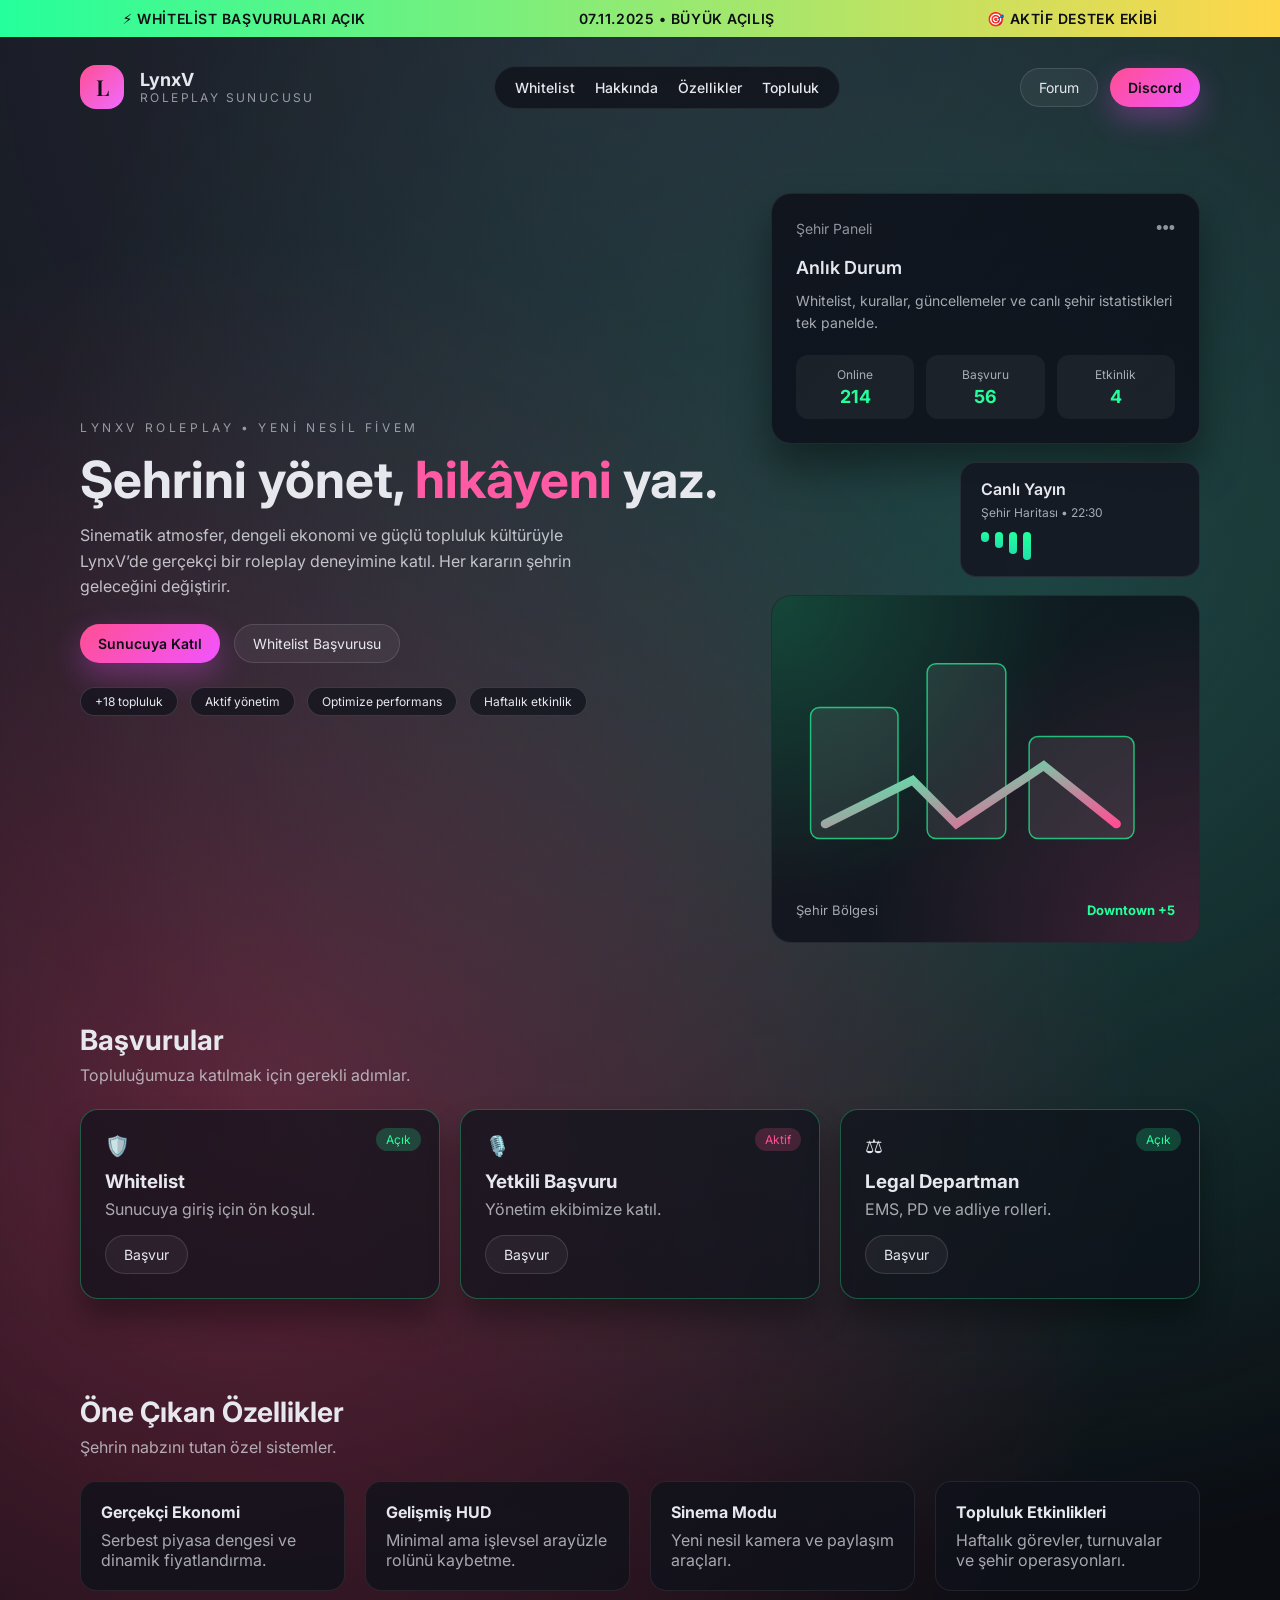
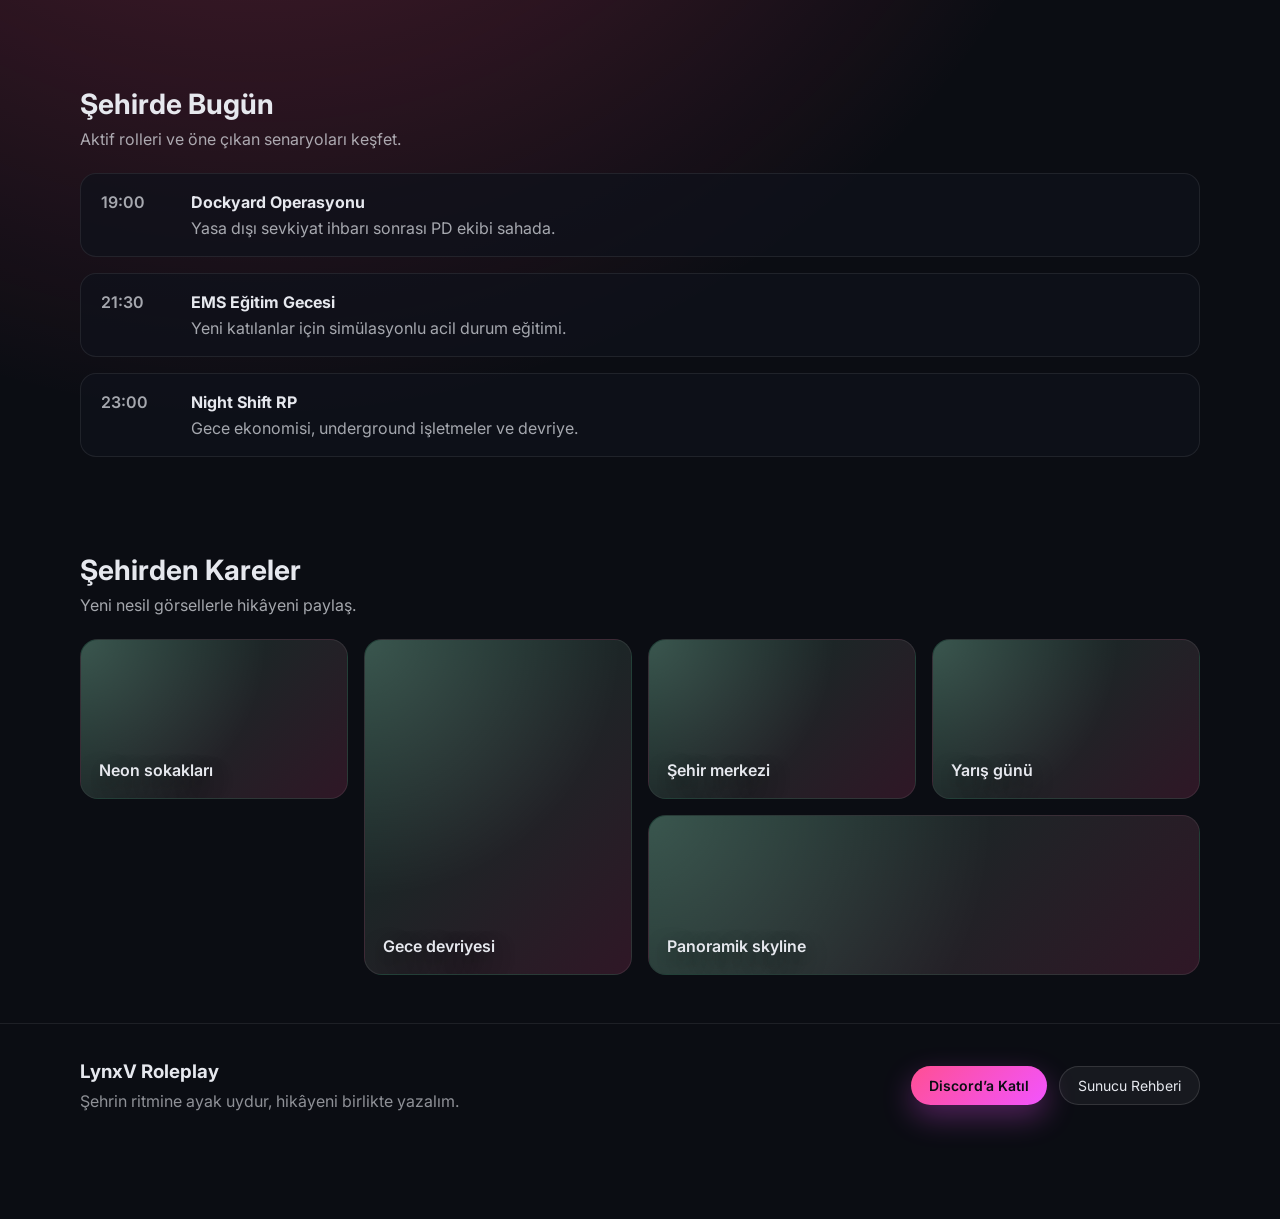
==== index.html @ 9280338b "Enhance landing page visual richness" ====
<!DOCTYPE html>
<html lang="tr">
  <head>
    <meta charset="UTF-8" />
    <meta name="viewport" content="width=device-width, initial-scale=1.0" />
    <title>LynxV Roleplay | Sunucu Ana Sayfa</title>
    <link rel="preconnect" href="https://fonts.googleapis.com" />
    <link rel="preconnect" href="https://fonts.gstatic.com" crossorigin />
    <link
      href="https://fonts.googleapis.com/css2?family=Inter:wght@300;400;500;600;700&family=Playfair+Display:wght@600&display=swap"
      rel="stylesheet"
    />
    <link rel="stylesheet" href="styles.css" />
  </head>
  <body>
    <div class="announcement-bar">
      <span>⚡ Whitelist başvuruları açık</span>
      <span>07.11.2025 • Büyük açılış</span>
      <span>🎯 Aktif destek ekibi</span>
    </div>

    <header class="site-header">
      <div class="logo">
        <span class="logo-mark">L</span>
        <div>
          <p class="logo-title">LynxV</p>
          <p class="logo-subtitle">Roleplay Sunucusu</p>
        </div>
      </div>
      <nav class="nav-links">
        <a href="#whitelist">Whitelist</a>
        <a href="#hakkinda">Hakkında</a>
        <a href="#ozellikler">Özellikler</a>
        <a href="#topluluk">Topluluk</a>
      </nav>
      <div class="header-actions">
        <button class="ghost-button">Forum</button>
        <button class="primary-button">Discord</button>
      </div>
    </header>

    <main>
      <section class="hero" id="hakkinda">
        <div class="hero-content">
          <p class="eyebrow">LynxV Roleplay • Yeni Nesil FiveM</p>
          <h1>
            Şehrini yönet, <span>hikâyeni</span> yaz.
          </h1>
          <p class="hero-description">
            Sinematik atmosfer, dengeli ekonomi ve güçlü topluluk kültürüyle
            LynxV’de gerçekçi bir roleplay deneyimine katıl. Her kararın şehrin
            geleceğini değiştirir.
          </p>
          <div class="hero-buttons">
            <button class="primary-button">Sunucuya Katıl</button>
            <button class="ghost-button">Whitelist Başvurusu</button>
          </div>
          <div class="hero-tags">
            <span>+18 topluluk</span>
            <span>Aktif yönetim</span>
            <span>Optimize performans</span>
            <span>Haftalık etkinlik</span>
          </div>
        </div>
        <div class="hero-visual">
          <div class="hero-card">
            <div class="hero-card-header">
              <span>Şehir Paneli</span>
              <button class="icon-button" aria-label="Menü">•••</button>
            </div>
            <p class="hero-card-title">Anlık Durum</p>
            <p class="hero-card-text">
              Whitelist, kurallar, güncellemeler ve canlı şehir istatistikleri tek
              panelde.
            </p>
            <div class="hero-card-stats">
              <div>
                <p>Online</p>
                <strong>214</strong>
              </div>
              <div>
                <p>Başvuru</p>
                <strong>56</strong>
              </div>
              <div>
                <p>Etkinlik</p>
                <strong>4</strong>
              </div>
            </div>
          </div>
          <div class="hero-mini-card">
            <p class="mini-title">Canlı Yayın</p>
            <p class="mini-subtitle">Şehir Haritası • 22:30</p>
            <div class="signal-bars">
              <span></span>
              <span></span>
              <span></span>
              <span></span>
            </div>
          </div>
          <div class="hero-map">
            <svg viewBox="0 0 260 180" role="img" aria-label="Şehir silüeti">
              <defs>
                <linearGradient id="cityGlow" x1="0" x2="1" y1="0" y2="1">
                  <stop offset="0%" stop-color="#3bffb0" />
                  <stop offset="100%" stop-color="#ff4f93" />
                </linearGradient>
              </defs>
              <rect x="10" y="60" width="60" height="90" rx="6" />
              <rect x="90" y="30" width="54" height="120" rx="6" />
              <rect x="160" y="80" width="72" height="70" rx="6" />
              <path
                d="M20 140 L80 110 L110 140 L170 100 L220 140"
                fill="none"
                stroke="url(#cityGlow)"
                stroke-width="6"
                stroke-linecap="round"
              />
            </svg>
            <div class="hero-map-label">
              <span>Şehir Bölgesi</span>
              <strong>Downtown +5</strong>
            </div>
          </div>
        </div>
      </section>

      <section class="section" id="whitelist">
        <div class="section-header">
          <h2>Başvurular</h2>
          <p>Topluluğumuza katılmak için gerekli adımlar.</p>
        </div>
        <div class="card-grid">
          <article class="glass-card">
            <div class="card-icon">🛡️</div>
            <h3>Whitelist</h3>
            <p>Sunucuya giriş için ön koşul.</p>
            <button class="ghost-button">Başvur</button>
            <span class="badge">Açık</span>
          </article>
          <article class="glass-card">
            <div class="card-icon">🎙️</div>
            <h3>Yetkili Başvuru</h3>
            <p>Yönetim ekibimize katıl.</p>
            <button class="ghost-button">Başvur</button>
            <span class="badge badge-alt">Aktif</span>
          </article>
          <article class="glass-card">
            <div class="card-icon">⚖️</div>
            <h3>Legal Departman</h3>
            <p>EMS, PD ve adliye rolleri.</p>
            <button class="ghost-button">Başvur</button>
            <span class="badge">Açık</span>
          </article>
        </div>
      </section>

      <section class="section" id="ozellikler">
        <div class="section-header">
          <h2>Öne Çıkan Özellikler</h2>
          <p>Şehrin nabzını tutan özel sistemler.</p>
        </div>
        <div class="feature-grid">
          <div class="feature-card">
            <h4>Gerçekçi Ekonomi</h4>
            <p>Serbest piyasa dengesi ve dinamik fiyatlandırma.</p>
          </div>
          <div class="feature-card">
            <h4>Gelişmiş HUD</h4>
            <p>Minimal ama işlevsel arayüzle rolünü kaybetme.</p>
          </div>
          <div class="feature-card">
            <h4>Sinema Modu</h4>
            <p>Yeni nesil kamera ve paylaşım araçları.</p>
          </div>
          <div class="feature-card">
            <h4>Topluluk Etkinlikleri</h4>
            <p>Haftalık görevler, turnuvalar ve şehir operasyonları.</p>
          </div>
        </div>
      </section>

      <section class="section" id="hikaye">
        <div class="section-header">
          <h2>Şehirde Bugün</h2>
          <p>Aktif rolleri ve öne çıkan senaryoları keşfet.</p>
        </div>
        <div class="timeline">
          <div class="timeline-item">
            <p class="timeline-time">19:00</p>
            <div>
              <h4>Dockyard Operasyonu</h4>
              <p>Yasa dışı sevkiyat ihbarı sonrası PD ekibi sahada.</p>
            </div>
          </div>
          <div class="timeline-item">
            <p class="timeline-time">21:30</p>
            <div>
              <h4>EMS Eğitim Gecesi</h4>
              <p>Yeni katılanlar için simülasyonlu acil durum eğitimi.</p>
            </div>
          </div>
          <div class="timeline-item">
            <p class="timeline-time">23:00</p>
            <div>
              <h4>Night Shift RP</h4>
              <p>Gece ekonomisi, underground işletmeler ve devriye.</p>
            </div>
          </div>
        </div>
      </section>

      <section class="section" id="galeri">
        <div class="section-header">
          <h2>Şehirden Kareler</h2>
          <p>Yeni nesil görsellerle hikâyeni paylaş.</p>
        </div>
        <div class="gallery-grid">
          <div class="gallery-card">
            <span>Neon sokakları</span>
          </div>
          <div class="gallery-card tall">
            <span>Gece devriyesi</span>
          </div>
          <div class="gallery-card">
            <span>Şehir merkezi</span>
          </div>
          <div class="gallery-card">
            <span>Yarış günü</span>
          </div>
          <div class="gallery-card wide">
            <span>Panoramik skyline</span>
          </div>
        </div>
      </section>
    </main>

    <footer class="footer" id="topluluk">
      <div>
        <h3>LynxV Roleplay</h3>
        <p>Şehrin ritmine ayak uydur, hikâyeni birlikte yazalım.</p>
      </div>
      <div class="footer-actions">
        <button class="primary-button">Discord’a Katıl</button>
        <button class="ghost-button">Sunucu Rehberi</button>
      </div>
    </footer>
  </body>
</html>
---- styles.css ----
:root {
  color-scheme: dark;
  font-family: "Inter", system-ui, sans-serif;
  background-color: #0b0d13;
  color: #e6e8ee;
}

* {
  box-sizing: border-box;
  margin: 0;
  padding: 0;
}

body {
  min-height: 100vh;
  background: radial-gradient(circle at top, rgba(68, 76, 94, 0.45), transparent 55%),
    radial-gradient(circle at 20% 40%, rgba(255, 69, 118, 0.35), transparent 45%),
    radial-gradient(circle at 80% 20%, rgba(31, 225, 170, 0.25), transparent 40%),
    #0b0d13;
  position: relative;
  padding-bottom: 72px;
}

body::before {
  content: "";
  position: fixed;
  inset: 0;
  background-image: linear-gradient(rgba(255, 255, 255, 0.04) 1px, transparent 1px),
    linear-gradient(90deg, rgba(255, 255, 255, 0.04) 1px, transparent 1px);
  background-size: 48px 48px;
  pointer-events: none;
  mix-blend-mode: screen;
  z-index: -1;
}

.announcement-bar {
  display: flex;
  justify-content: space-around;
  align-items: center;
  gap: 16px;
  background: linear-gradient(90deg, #24ff9c, #ffd64a);
  color: #0b0d13;
  padding: 10px 24px;
  font-weight: 600;
  font-size: 14px;
  text-transform: uppercase;
  letter-spacing: 0.04em;
}

.site-header {
  display: flex;
  align-items: center;
  justify-content: space-between;
  padding: 28px 80px 12px;
  gap: 24px;
}

.logo {
  display: flex;
  align-items: center;
  gap: 16px;
}

.logo-mark {
  display: inline-flex;
  width: 44px;
  height: 44px;
  align-items: center;
  justify-content: center;
  border-radius: 16px;
  background: linear-gradient(135deg, #ff4f93, #f06bff);
  font-family: "Playfair Display", serif;
  font-size: 22px;
  font-weight: 600;
  color: #0b0d13;
}

.logo-title {
  font-weight: 700;
  font-size: 18px;
}

.logo-subtitle {
  font-size: 12px;
  text-transform: uppercase;
  letter-spacing: 0.2em;
  color: rgba(230, 232, 238, 0.6);
}

.nav-links {
  display: flex;
  gap: 20px;
  background: rgba(15, 18, 27, 0.8);
  padding: 12px 20px;
  border-radius: 999px;
  border: 1px solid rgba(255, 255, 255, 0.08);
}

.nav-links a {
  color: inherit;
  text-decoration: none;
  font-size: 14px;
  font-weight: 500;
}

.header-actions {
  display: flex;
  gap: 12px;
}

.primary-button,
.ghost-button {
  border: none;
  font-family: inherit;
  font-size: 14px;
  padding: 10px 18px;
  border-radius: 999px;
  cursor: pointer;
}

.primary-button {
  background: linear-gradient(135deg, #ff4f93, #f254ff);
  color: #0b0d13;
  font-weight: 600;
  box-shadow: 0 12px 30px rgba(242, 84, 255, 0.3);
}

.ghost-button {
  background: rgba(255, 255, 255, 0.05);
  color: #e6e8ee;
  border: 1px solid rgba(255, 255, 255, 0.12);
}

.hero {
  display: grid;
  grid-template-columns: minmax(0, 1.2fr) minmax(0, 0.8fr);
  align-items: center;
  gap: 48px;
  padding: 72px 80px 32px;
}

.hero-content h1 {
  font-size: clamp(36px, 4vw, 60px);
  line-height: 1.1;
  margin-bottom: 16px;
}

.hero-content h1 span {
  color: #ff5aa4;
}

.eyebrow {
  text-transform: uppercase;
  font-size: 12px;
  letter-spacing: 0.3em;
  color: rgba(230, 232, 238, 0.6);
  margin-bottom: 16px;
}

.hero-description {
  max-width: 520px;
  line-height: 1.6;
  color: rgba(230, 232, 238, 0.8);
  margin-bottom: 24px;
}

.hero-buttons {
  display: flex;
  gap: 14px;
  margin-bottom: 24px;
}

.hero-tags {
  display: flex;
  flex-wrap: wrap;
  gap: 12px;
}

.hero-tags span {
  padding: 6px 14px;
  border-radius: 999px;
  border: 1px solid rgba(255, 255, 255, 0.14);
  font-size: 12px;
  background: rgba(15, 18, 27, 0.7);
}

.hero-visual {
  position: relative;
  display: grid;
  gap: 18px;
}

.hero-card {
  background: rgba(14, 16, 25, 0.85);
  border-radius: 20px;
  padding: 24px;
  border: 1px solid rgba(255, 255, 255, 0.08);
  box-shadow: 0 24px 40px rgba(0, 0, 0, 0.4);
}

.hero-mini-card {
  align-self: flex-start;
  justify-self: flex-end;
  background: rgba(20, 24, 34, 0.9);
  border-radius: 16px;
  padding: 16px 20px;
  border: 1px solid rgba(255, 255, 255, 0.08);
  width: min(240px, 100%);
}

.mini-title {
  font-weight: 600;
  margin-bottom: 6px;
}

.mini-subtitle {
  font-size: 12px;
  color: rgba(230, 232, 238, 0.7);
}

.signal-bars {
  display: flex;
  gap: 6px;
  margin-top: 12px;
}

.signal-bars span {
  width: 8px;
  border-radius: 4px;
  background: linear-gradient(180deg, #24ff9c, #1fe1aa);
}

.signal-bars span:nth-child(1) {
  height: 10px;
}

.signal-bars span:nth-child(2) {
  height: 16px;
}

.signal-bars span:nth-child(3) {
  height: 22px;
}

.signal-bars span:nth-child(4) {
  height: 28px;
}

.hero-map {
  position: relative;
  padding: 24px;
  border-radius: 20px;
  background: rgba(14, 18, 27, 0.8);
  border: 1px solid rgba(255, 255, 255, 0.08);
  overflow: hidden;
}

.hero-map::after {
  content: "";
  position: absolute;
  inset: 0;
  background: radial-gradient(circle at top left, rgba(36, 255, 156, 0.25), transparent 55%),
    radial-gradient(circle at bottom right, rgba(255, 79, 147, 0.25), transparent 60%);
  opacity: 0.8;
  pointer-events: none;
}

.hero-map svg {
  width: 100%;
  height: auto;
  fill: rgba(255, 255, 255, 0.08);
  stroke: rgba(36, 255, 156, 0.7);
  position: relative;
  z-index: 1;
}

.hero-map-label {
  display: flex;
  justify-content: space-between;
  align-items: center;
  margin-top: 16px;
  font-size: 13px;
  position: relative;
  z-index: 1;
  color: rgba(230, 232, 238, 0.7);
}

.hero-map-label strong {
  color: #24ff9c;
}

.hero-card-header {
  display: flex;
  justify-content: space-between;
  align-items: center;
  color: rgba(230, 232, 238, 0.6);
  font-size: 14px;
  margin-bottom: 18px;
}

.icon-button {
  background: none;
  border: none;
  color: inherit;
  font-size: 18px;
}

.hero-card-title {
  font-size: 18px;
  font-weight: 600;
  margin-bottom: 12px;
}

.hero-card-text {
  font-size: 14px;
  line-height: 1.6;
  color: rgba(230, 232, 238, 0.7);
}

.hero-card-stats {
  display: grid;
  grid-template-columns: repeat(3, 1fr);
  gap: 12px;
  margin-top: 20px;
}

.hero-card-stats div {
  background: rgba(255, 255, 255, 0.05);
  border-radius: 12px;
  padding: 12px;
  text-align: center;
  font-size: 12px;
  color: rgba(230, 232, 238, 0.7);
}

.hero-card-stats strong {
  display: block;
  font-size: 18px;
  color: #24ff9c;
  margin-top: 4px;
}

.section {
  padding: 48px 80px;
}

.section-header {
  margin-bottom: 24px;
}

.section-header h2 {
  font-size: 28px;
  margin-bottom: 8px;
}

.section-header p {
  color: rgba(230, 232, 238, 0.7);
}

.card-grid {
  display: grid;
  grid-template-columns: repeat(auto-fit, minmax(220px, 1fr));
  gap: 20px;
}

.glass-card {
  position: relative;
  padding: 24px;
  border-radius: 18px;
  background: rgba(14, 18, 27, 0.7);
  border: 1px solid rgba(36, 255, 156, 0.3);
  box-shadow: 0 20px 30px rgba(0, 0, 0, 0.35);
}

.card-icon {
  font-size: 20px;
  margin-bottom: 12px;
}

.glass-card h3 {
  margin-bottom: 6px;
}

.glass-card p {
  color: rgba(230, 232, 238, 0.7);
  margin-bottom: 16px;
}

.badge {
  position: absolute;
  top: 18px;
  right: 18px;
  background: rgba(36, 255, 156, 0.2);
  color: #24ff9c;
  padding: 4px 10px;
  border-radius: 999px;
  font-size: 12px;
}

.badge-alt {
  background: rgba(255, 79, 147, 0.2);
  color: #ff4f93;
}

.feature-grid {
  display: grid;
  grid-template-columns: repeat(auto-fit, minmax(220px, 1fr));
  gap: 20px;
}

.feature-card {
  padding: 20px;
  border-radius: 16px;
  border: 1px solid rgba(255, 255, 255, 0.08);
  background: rgba(15, 18, 27, 0.8);
}

.feature-card h4 {
  margin-bottom: 8px;
}

.feature-card p {
  color: rgba(230, 232, 238, 0.7);
}

.footer {
  padding: 36px 80px;
  border-top: 1px solid rgba(255, 255, 255, 0.08);
  display: flex;
  justify-content: space-between;
  align-items: center;
  gap: 24px;
}

.footer h3 {
  margin-bottom: 8px;
}

.footer p {
  color: rgba(230, 232, 238, 0.6);
}

.footer-actions {
  display: flex;
  gap: 12px;
}

.timeline {
  display: grid;
  gap: 16px;
}

.timeline-item {
  display: grid;
  grid-template-columns: 72px 1fr;
  gap: 18px;
  padding: 18px 20px;
  border-radius: 16px;
  background: rgba(15, 18, 27, 0.75);
  border: 1px solid rgba(255, 255, 255, 0.08);
}

.timeline-time {
  font-weight: 600;
  color: #ff4f93;
}

.timeline-item h4 {
  margin-bottom: 6px;
}

.timeline-item p {
  color: rgba(230, 232, 238, 0.7);
}

.gallery-grid {
  display: grid;
  grid-template-columns: repeat(4, minmax(0, 1fr));
  gap: 16px;
}

.gallery-card {
  position: relative;
  padding: 18px;
  min-height: 160px;
  border-radius: 18px;
  background: linear-gradient(135deg, rgba(36, 255, 156, 0.15), rgba(255, 79, 147, 0.15));
  border: 1px solid rgba(255, 255, 255, 0.08);
  display: flex;
  align-items: flex-end;
  font-weight: 600;
  text-shadow: 0 8px 20px rgba(0, 0, 0, 0.6);
  overflow: hidden;
}

.gallery-card::after {
  content: "";
  position: absolute;
  inset: 0;
  background: radial-gradient(circle at top left, rgba(255, 255, 255, 0.18), transparent 60%);
  pointer-events: none;
}

.gallery-card span {
  position: relative;
  z-index: 1;
}

.gallery-card.tall {
  grid-row: span 2;
}

.gallery-card.wide {
  grid-column: span 2;
}

@media (max-width: 960px) {
  .site-header {
    flex-direction: column;
    align-items: flex-start;
    padding: 24px;
  }

  .nav-links {
    flex-wrap: wrap;
    width: 100%;
  }

  .hero {
    grid-template-columns: 1fr;
    padding: 48px 24px;
  }

  .section {
    padding: 32px 24px;
  }

  .footer {
    flex-direction: column;
    align-items: flex-start;
    padding: 24px;
  }

  .gallery-grid {
    grid-template-columns: repeat(auto-fit, minmax(160px, 1fr));
  }
}
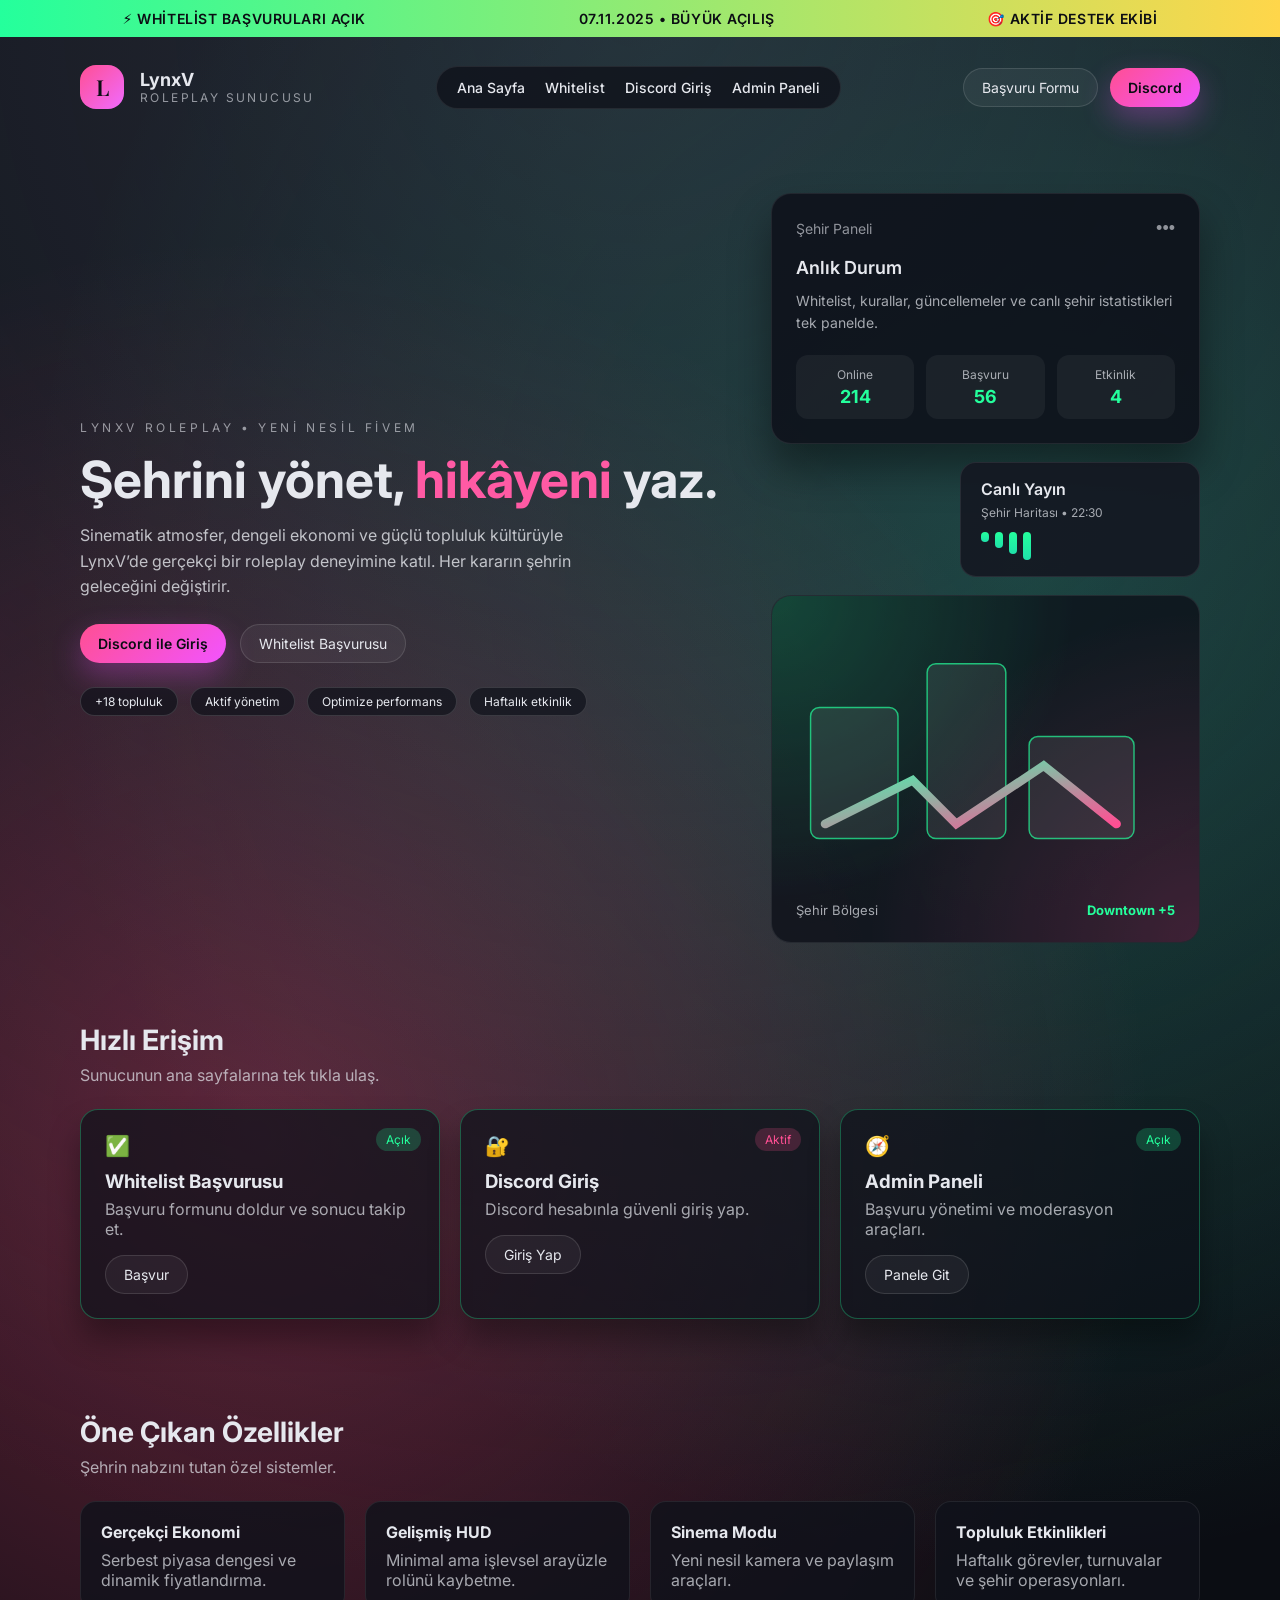
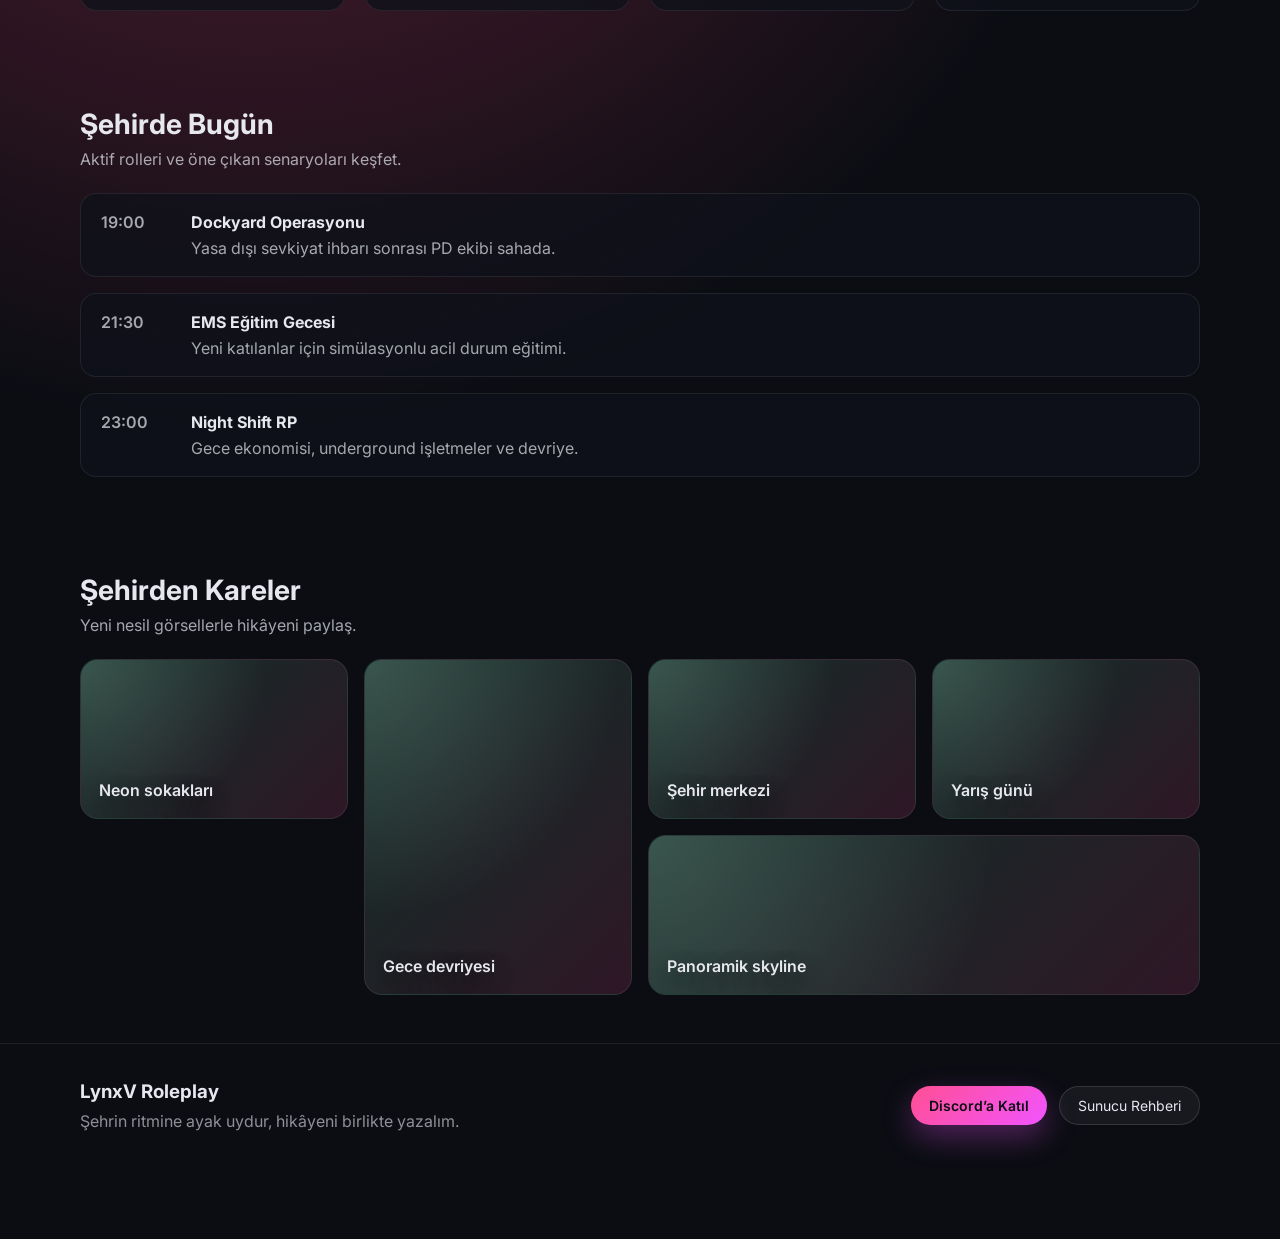
==== commit e461fdee: "Add multi-page LynxV site layout" ====
--- a/index.html
+++ b/index.html
@@ -3,7 +3,7 @@
   <head>
     <meta charset="UTF-8" />
     <meta name="viewport" content="width=device-width, initial-scale=1.0" />
-    <title>LynxV Roleplay | Sunucu Ana Sayfa</title>
+    <title>LynxV Roleplay | Ana Sayfa</title>
     <link rel="preconnect" href="https://fonts.googleapis.com" />
     <link rel="preconnect" href="https://fonts.gstatic.com" crossorigin />
     <link
@@ -20,27 +20,29 @@
     </div>
 
     <header class="site-header">
-      <div class="logo">
+      <a class="logo" href="index.html">
         <span class="logo-mark">L</span>
         <div>
           <p class="logo-title">LynxV</p>
           <p class="logo-subtitle">Roleplay Sunucusu</p>
         </div>
-      </div>
+      </a>
       <nav class="nav-links">
-        <a href="#whitelist">Whitelist</a>
-        <a href="#hakkinda">Hakkında</a>
-        <a href="#ozellikler">Özellikler</a>
-        <a href="#topluluk">Topluluk</a>
+        <a href="index.html">Ana Sayfa</a>
+        <a href="whitelist.html">Whitelist</a>
+        <a href="login.html">Discord Giriş</a>
+        <a href="admin.html">Admin Paneli</a>
       </nav>
       <div class="header-actions">
-        <button class="ghost-button">Forum</button>
-        <button class="primary-button">Discord</button>
+        <a class="ghost-button" href="whitelist.html">Başvuru Formu</a>
+        <a class="primary-button" href="https://discord.gg/EBZtk4avD4" target="_blank" rel="noreferrer">
+          Discord
+        </a>
       </div>
     </header>
 
     <main>
-      <section class="hero" id="hakkinda">
+      <section class="hero">
         <div class="hero-content">
           <p class="eyebrow">LynxV Roleplay • Yeni Nesil FiveM</p>
           <h1>
@@ -52,8 +54,8 @@
             geleceğini değiştirir.
           </p>
           <div class="hero-buttons">
-            <button class="primary-button">Sunucuya Katıl</button>
-            <button class="ghost-button">Whitelist Başvurusu</button>
+            <a class="primary-button" href="login.html">Discord ile Giriş</a>
+            <a class="ghost-button" href="whitelist.html">Whitelist Başvurusu</a>
           </div>
           <div class="hero-tags">
             <span>+18 topluluk</span>
@@ -125,37 +127,37 @@
         </div>
       </section>
 
-      <section class="section" id="whitelist">
-        <div class="section-header">
-          <h2>Başvurular</h2>
-          <p>Topluluğumuza katılmak için gerekli adımlar.</p>
+      <section class="section">
+        <div class="section-header">
+          <h2>Hızlı Erişim</h2>
+          <p>Sunucunun ana sayfalarına tek tıkla ulaş.</p>
         </div>
         <div class="card-grid">
           <article class="glass-card">
-            <div class="card-icon">🛡️</div>
-            <h3>Whitelist</h3>
-            <p>Sunucuya giriş için ön koşul.</p>
-            <button class="ghost-button">Başvur</button>
+            <div class="card-icon">✅</div>
+            <h3>Whitelist Başvurusu</h3>
+            <p>Başvuru formunu doldur ve sonucu takip et.</p>
+            <a class="ghost-button" href="whitelist.html">Başvur</a>
             <span class="badge">Açık</span>
           </article>
           <article class="glass-card">
-            <div class="card-icon">🎙️</div>
-            <h3>Yetkili Başvuru</h3>
-            <p>Yönetim ekibimize katıl.</p>
-            <button class="ghost-button">Başvur</button>
+            <div class="card-icon">🔐</div>
+            <h3>Discord Giriş</h3>
+            <p>Discord hesabınla güvenli giriş yap.</p>
+            <a class="ghost-button" href="login.html">Giriş Yap</a>
             <span class="badge badge-alt">Aktif</span>
           </article>
           <article class="glass-card">
-            <div class="card-icon">⚖️</div>
-            <h3>Legal Departman</h3>
-            <p>EMS, PD ve adliye rolleri.</p>
-            <button class="ghost-button">Başvur</button>
+            <div class="card-icon">🧭</div>
+            <h3>Admin Paneli</h3>
+            <p>Başvuru yönetimi ve moderasyon araçları.</p>
+            <a class="ghost-button" href="admin.html">Panele Git</a>
             <span class="badge">Açık</span>
           </article>
         </div>
       </section>
 
-      <section class="section" id="ozellikler">
+      <section class="section">
         <div class="section-header">
           <h2>Öne Çıkan Özellikler</h2>
           <p>Şehrin nabzını tutan özel sistemler.</p>
@@ -180,7 +182,7 @@
         </div>
       </section>
 
-      <section class="section" id="hikaye">
+      <section class="section">
         <div class="section-header">
           <h2>Şehirde Bugün</h2>
           <p>Aktif rolleri ve öne çıkan senaryoları keşfet.</p>
@@ -210,7 +212,7 @@
         </div>
       </section>
 
-      <section class="section" id="galeri">
+      <section class="section">
         <div class="section-header">
           <h2>Şehirden Kareler</h2>
           <p>Yeni nesil görsellerle hikâyeni paylaş.</p>
@@ -235,14 +237,16 @@
       </section>
     </main>
 
-    <footer class="footer" id="topluluk">
+    <footer class="footer">
       <div>
         <h3>LynxV Roleplay</h3>
         <p>Şehrin ritmine ayak uydur, hikâyeni birlikte yazalım.</p>
       </div>
       <div class="footer-actions">
-        <button class="primary-button">Discord’a Katıl</button>
-        <button class="ghost-button">Sunucu Rehberi</button>
+        <a class="primary-button" href="https://discord.gg/EBZtk4avD4" target="_blank" rel="noreferrer">
+          Discord’a Katıl
+        </a>
+        <a class="ghost-button" href="whitelist.html">Sunucu Rehberi</a>
       </div>
     </footer>
   </body>
--- a/styles.css
+++ b/styles.css
@@ -59,6 +59,12 @@
   display: flex;
   align-items: center;
   gap: 16px;
+  color: inherit;
+  text-decoration: none;
+}
+
+.logo:hover {
+  opacity: 0.9;
 }
 
 .logo-mark {
@@ -106,6 +112,13 @@
 .header-actions {
   display: flex;
   gap: 12px;
+}
+
+.header-actions a {
+  display: inline-flex;
+  align-items: center;
+  justify-content: center;
+  text-decoration: none;
 }
 
 .primary-button,
@@ -116,6 +129,10 @@
   padding: 10px 18px;
   border-radius: 999px;
   cursor: pointer;
+  text-decoration: none;
+  display: inline-flex;
+  align-items: center;
+  justify-content: center;
 }
 
 .primary-button {
@@ -445,6 +462,172 @@
   gap: 12px;
 }
 
+.page-hero {
+  display: grid;
+  grid-template-columns: minmax(0, 1.2fr) minmax(0, 0.8fr);
+  gap: 32px;
+  padding: 64px 80px 32px;
+  align-items: center;
+}
+
+.status-card {
+  background: rgba(16, 20, 30, 0.85);
+  border-radius: 18px;
+  padding: 24px;
+  border: 1px solid rgba(255, 255, 255, 0.08);
+  box-shadow: 0 18px 30px rgba(0, 0, 0, 0.35);
+}
+
+.status-card h3 {
+  margin-bottom: 12px;
+}
+
+.status-card ul {
+  list-style: none;
+  display: grid;
+  gap: 12px;
+  color: rgba(230, 232, 238, 0.75);
+}
+
+.glass-form {
+  background: rgba(14, 18, 27, 0.75);
+  border-radius: 20px;
+  padding: 24px;
+  border: 1px solid rgba(255, 255, 255, 0.08);
+  display: grid;
+  gap: 18px;
+}
+
+.form-grid {
+  display: grid;
+  grid-template-columns: repeat(auto-fit, minmax(220px, 1fr));
+  gap: 16px;
+}
+
+label {
+  display: grid;
+  gap: 8px;
+  font-size: 14px;
+  color: rgba(230, 232, 238, 0.8);
+}
+
+input,
+select,
+textarea {
+  background: rgba(8, 10, 16, 0.9);
+  border: 1px solid rgba(255, 255, 255, 0.1);
+  border-radius: 12px;
+  padding: 12px 14px;
+  color: #e6e8ee;
+  font-family: inherit;
+}
+
+textarea {
+  resize: vertical;
+}
+
+.form-actions {
+  display: flex;
+  flex-wrap: wrap;
+  gap: 12px;
+}
+
+.step-grid {
+  display: grid;
+  grid-template-columns: repeat(auto-fit, minmax(220px, 1fr));
+  gap: 20px;
+}
+
+.step-card {
+  padding: 20px;
+  border-radius: 16px;
+  border: 1px solid rgba(255, 255, 255, 0.08);
+  background: rgba(15, 18, 27, 0.8);
+  display: grid;
+  gap: 12px;
+}
+
+.step-card span {
+  width: 34px;
+  height: 34px;
+  border-radius: 12px;
+  background: rgba(36, 255, 156, 0.2);
+  color: #24ff9c;
+  display: inline-flex;
+  align-items: center;
+  justify-content: center;
+  font-weight: 600;
+}
+
+.admin-grid {
+  display: grid;
+  grid-template-columns: repeat(auto-fit, minmax(240px, 1fr));
+  gap: 20px;
+}
+
+.admin-card {
+  padding: 20px;
+  border-radius: 16px;
+  border: 1px solid rgba(255, 255, 255, 0.08);
+  background: rgba(15, 18, 27, 0.8);
+  display: grid;
+  gap: 12px;
+}
+
+.pill-group {
+  display: flex;
+  flex-wrap: wrap;
+  gap: 8px;
+}
+
+.pill-group span {
+  padding: 6px 12px;
+  border-radius: 999px;
+  background: rgba(255, 255, 255, 0.08);
+  font-size: 12px;
+}
+
+.table-card {
+  background: rgba(14, 18, 27, 0.75);
+  border-radius: 20px;
+  padding: 24px;
+  border: 1px solid rgba(255, 255, 255, 0.08);
+  overflow-x: auto;
+}
+
+table {
+  width: 100%;
+  border-collapse: collapse;
+  min-width: 520px;
+}
+
+th,
+td {
+  text-align: left;
+  padding: 12px 10px;
+  border-bottom: 1px solid rgba(255, 255, 255, 0.08);
+  font-size: 14px;
+}
+
+th {
+  color: rgba(230, 232, 238, 0.7);
+  font-weight: 500;
+}
+
+.status-pill {
+  display: inline-flex;
+  padding: 4px 10px;
+  border-radius: 999px;
+  background: rgba(255, 79, 147, 0.2);
+  color: #ff4f93;
+  font-size: 12px;
+}
+
+.status-pill.approved {
+  background: rgba(36, 255, 156, 0.2);
+  color: #24ff9c;
+}
+
 .timeline {
   display: grid;
   gap: 16px;
@@ -531,6 +714,11 @@
     padding: 48px 24px;
   }
 
+  .page-hero {
+    grid-template-columns: 1fr;
+    padding: 48px 24px 24px;
+  }
+
   .section {
     padding: 32px 24px;
   }
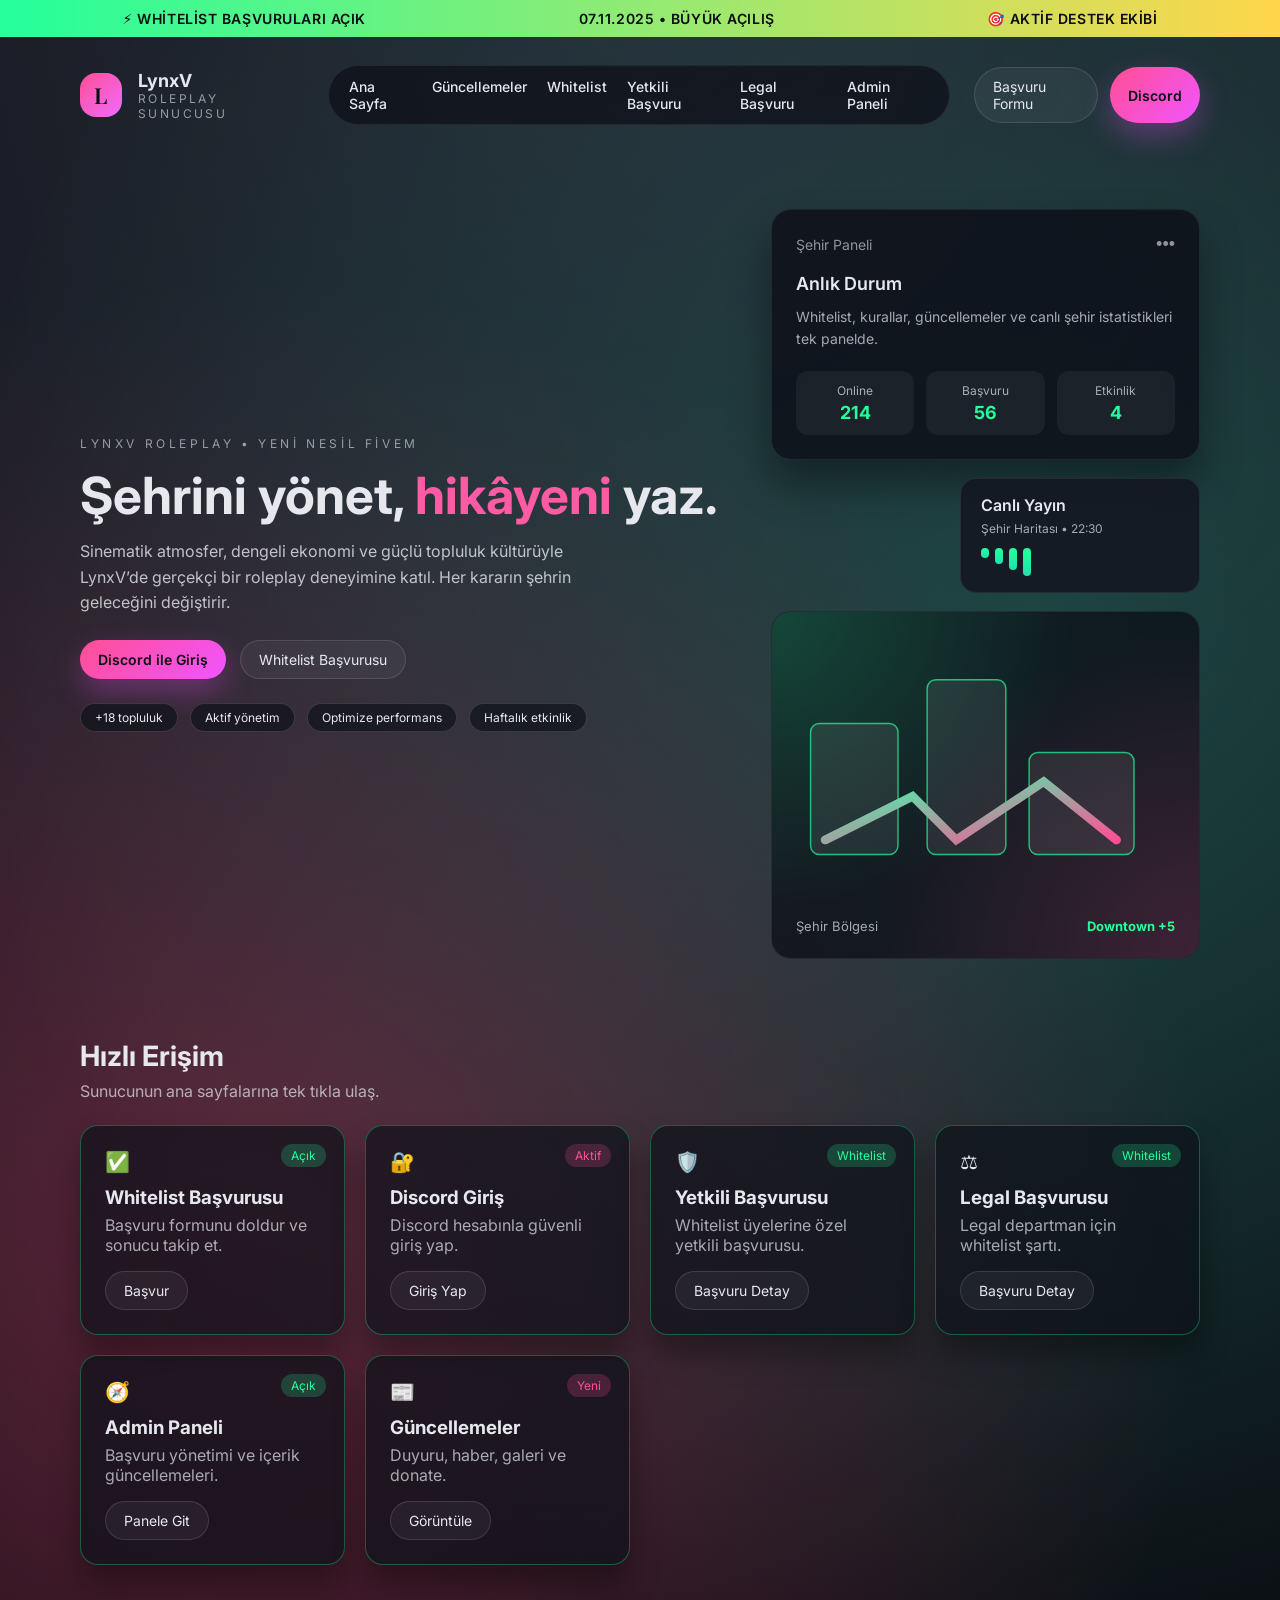
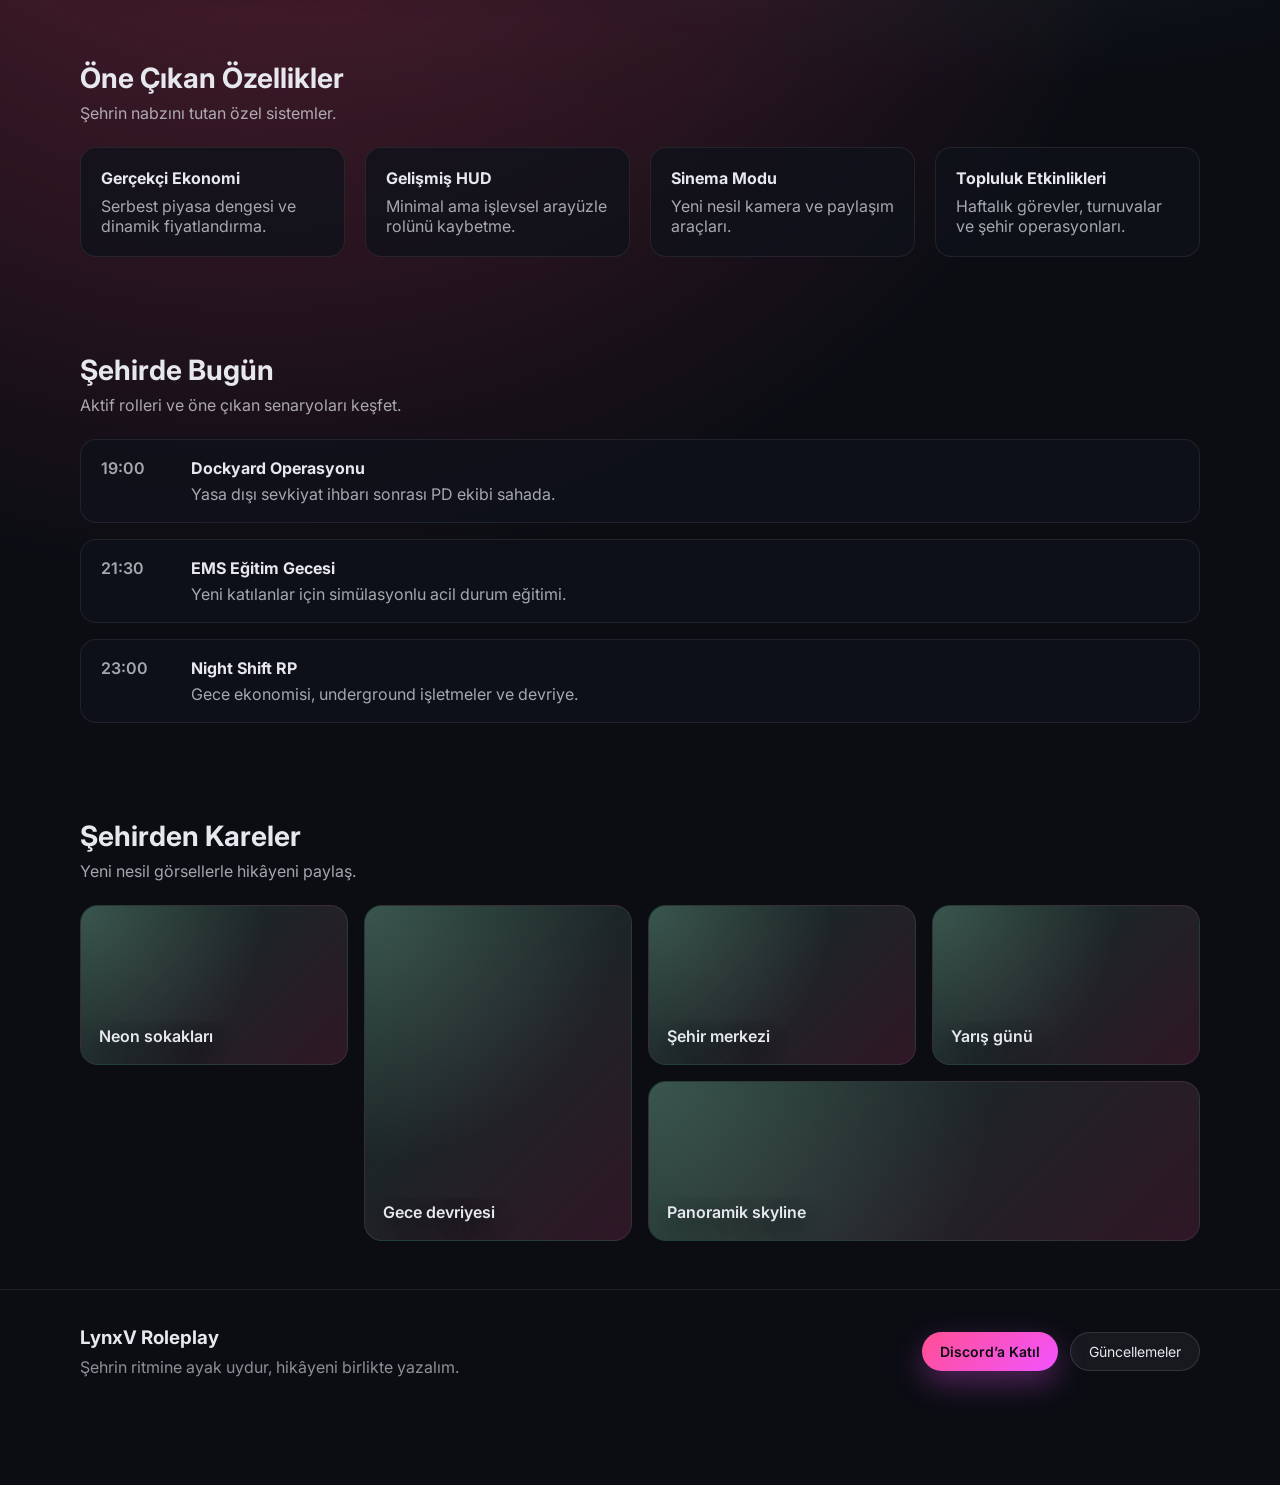
==== commit 0dd117dc: "Align navigation for role pages" ====
--- a/index.html
+++ b/index.html
@@ -29,8 +29,10 @@
       </a>
       <nav class="nav-links">
         <a href="index.html">Ana Sayfa</a>
+        <a href="updates.html">Güncellemeler</a>
         <a href="whitelist.html">Whitelist</a>
-        <a href="login.html">Discord Giriş</a>
+        <a href="staff.html">Yetkili Başvuru</a>
+        <a href="legal.html">Legal Başvuru</a>
         <a href="admin.html">Admin Paneli</a>
       </nav>
       <div class="header-actions">
@@ -148,11 +150,32 @@
             <span class="badge badge-alt">Aktif</span>
           </article>
           <article class="glass-card">
+            <div class="card-icon">🛡️</div>
+            <h3>Yetkili Başvurusu</h3>
+            <p>Whitelist üyelerine özel yetkili başvurusu.</p>
+            <a class="ghost-button" href="staff.html">Başvuru Detay</a>
+            <span class="badge">Whitelist</span>
+          </article>
+          <article class="glass-card">
+            <div class="card-icon">⚖️</div>
+            <h3>Legal Başvurusu</h3>
+            <p>Legal departman için whitelist şartı.</p>
+            <a class="ghost-button" href="legal.html">Başvuru Detay</a>
+            <span class="badge">Whitelist</span>
+          </article>
+          <article class="glass-card">
             <div class="card-icon">🧭</div>
             <h3>Admin Paneli</h3>
-            <p>Başvuru yönetimi ve moderasyon araçları.</p>
+            <p>Başvuru yönetimi ve içerik güncellemeleri.</p>
             <a class="ghost-button" href="admin.html">Panele Git</a>
             <span class="badge">Açık</span>
+          </article>
+          <article class="glass-card">
+            <div class="card-icon">📰</div>
+            <h3>Güncellemeler</h3>
+            <p>Duyuru, haber, galeri ve donate.</p>
+            <a class="ghost-button" href="updates.html">Görüntüle</a>
+            <span class="badge badge-alt">Yeni</span>
           </article>
         </div>
       </section>
@@ -246,7 +269,7 @@
         <a class="primary-button" href="https://discord.gg/EBZtk4avD4" target="_blank" rel="noreferrer">
           Discord’a Katıl
         </a>
-        <a class="ghost-button" href="whitelist.html">Sunucu Rehberi</a>
+        <a class="ghost-button" href="updates.html">Güncellemeler</a>
       </div>
     </footer>
   </body>
--- a/styles.css
+++ b/styles.css
@@ -462,6 +462,77 @@
   gap: 12px;
 }
 
+.access-card {
+  display: flex;
+  align-items: center;
+  justify-content: space-between;
+  gap: 16px;
+  padding: 24px;
+  border-radius: 18px;
+  background: rgba(18, 22, 32, 0.85);
+  border: 1px solid rgba(255, 79, 147, 0.3);
+}
+
+.access-card h3 {
+  margin-bottom: 8px;
+}
+
+.role-grid {
+  display: grid;
+  grid-template-columns: repeat(auto-fit, minmax(200px, 1fr));
+  gap: 16px;
+}
+
+.role-card {
+  padding: 18px;
+  border-radius: 16px;
+  border: 1px solid rgba(255, 255, 255, 0.08);
+  background: rgba(15, 18, 27, 0.8);
+  display: grid;
+  gap: 8px;
+}
+
+.updates-grid {
+  display: grid;
+  grid-template-columns: repeat(auto-fit, minmax(240px, 1fr));
+  gap: 20px;
+}
+
+.update-card {
+  position: relative;
+  padding: 20px;
+  border-radius: 16px;
+  background: rgba(14, 18, 27, 0.75);
+  border: 1px solid rgba(255, 255, 255, 0.08);
+  display: grid;
+  gap: 12px;
+}
+
+.update-card .badge {
+  position: static;
+  justify-self: flex-start;
+}
+
+.donate-grid {
+  display: grid;
+  grid-template-columns: repeat(auto-fit, minmax(220px, 1fr));
+  gap: 20px;
+}
+
+.donate-card {
+  padding: 20px;
+  border-radius: 16px;
+  background: rgba(15, 18, 27, 0.8);
+  border: 1px solid rgba(255, 255, 255, 0.08);
+  display: grid;
+  gap: 10px;
+}
+
+.donate-card strong {
+  color: #24ff9c;
+  font-size: 18px;
+}
+
 .page-hero {
   display: grid;
   grid-template-columns: minmax(0, 1.2fr) minmax(0, 0.8fr);
@@ -729,6 +800,11 @@
     padding: 24px;
   }
 
+  .access-card {
+    flex-direction: column;
+    align-items: flex-start;
+  }
+
   .gallery-grid {
     grid-template-columns: repeat(auto-fit, minmax(160px, 1fr));
   }
